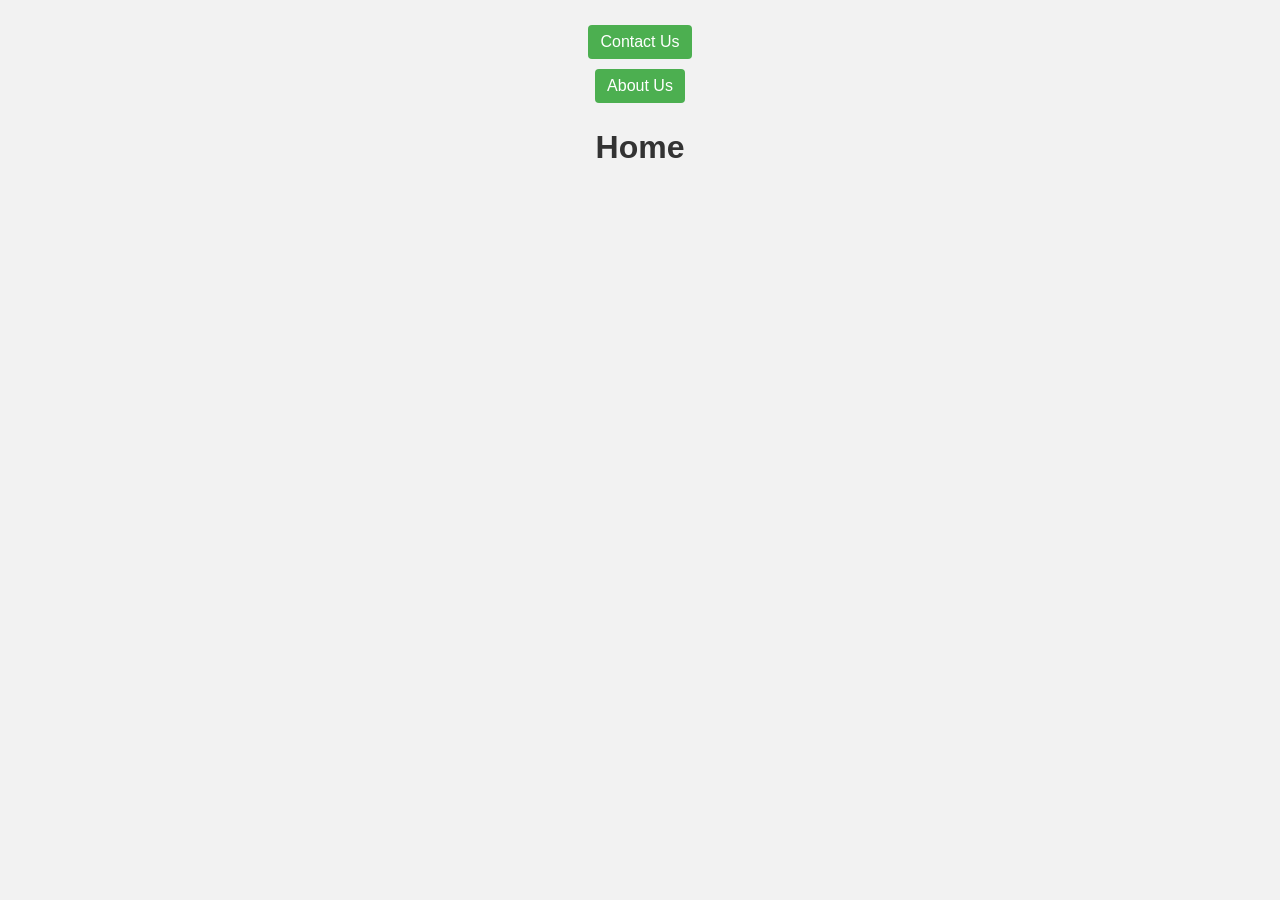
==== index.html @ 694d36ff "initial commit" ====
<!DOCTYPE html>
<html>
    <head>
        <title>Home</title>
        <link href="style.css" rel="stylesheet">
    </head>
    <body>
        <a href="contactme.html">Contact Us</a>
        <br>
        <a href="aboutus.html">About Us</a>
        <h1>Home</h1>
    </body>
</html>
---- style.css ----
body {
    font-family: Arial, sans-serif;
    background-color: #f2f2f2;
    margin: 0;
    padding: 20px;
    text-align: center;
}

h1, h2 {
    color: #333;
}

p {
    width: 60%;
    margin: auto;
    margin-bottom: 15px;
}

ul, ol {
    display: inline-block;
    text-align: left;
    margin-bottom: 20px;
}

a {
    text-decoration: none;
    background-color: #4CAF50;
    color: white;
    padding: 8px 12px;
    border-radius: 4px;
    margin: 5px;
    display: inline-block;
}

a:hover {
    background-color: #45a049;
}

form {
    background-color: white;
    border: 1px solid #ccc;
    width: 300px;
    margin: 20px auto;
    padding: 15px;
    text-align: left;
}

input, textarea {
    width: 95%;
    padding: 5px;
    margin-top: 5px;
}

button {
    background-color: #4CAF50;
    color: white;
    border: none;
    padding: 8px 15px;
}

button:hover {
    background-color: #45a049;
}
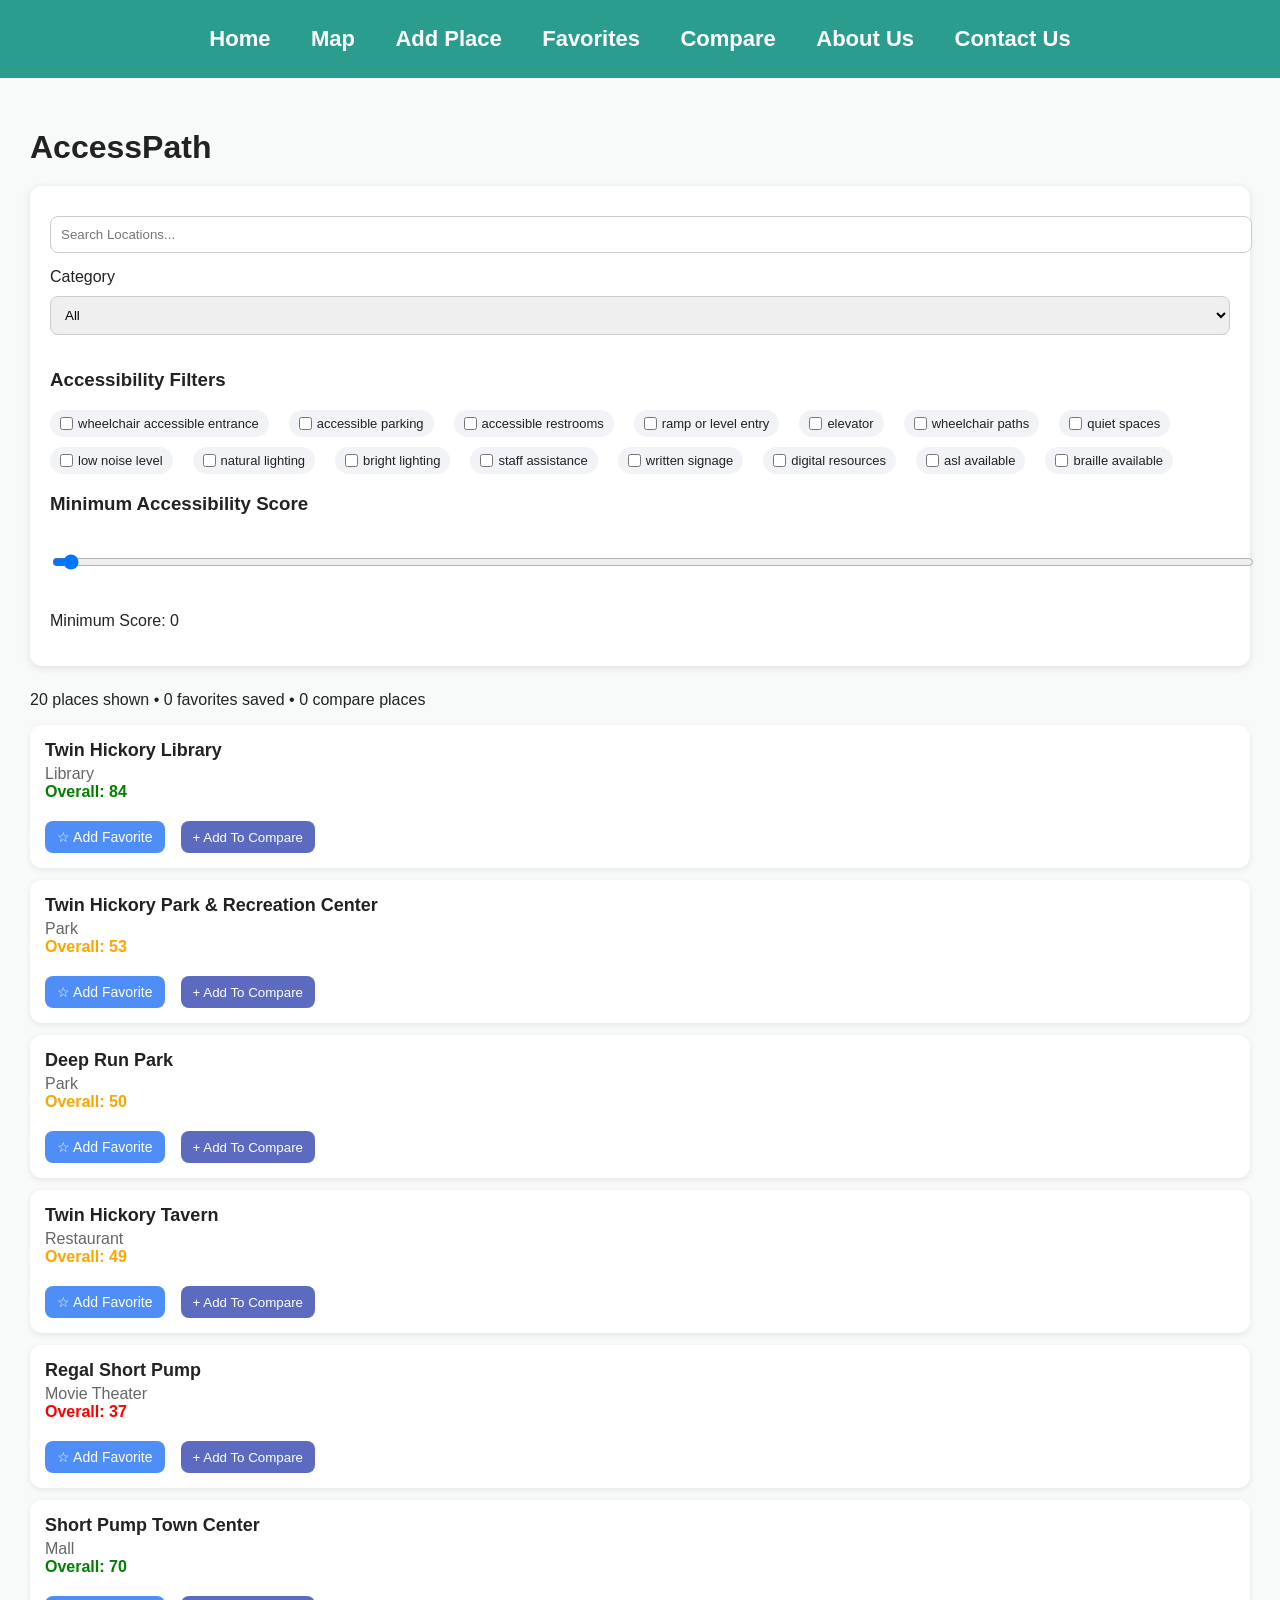
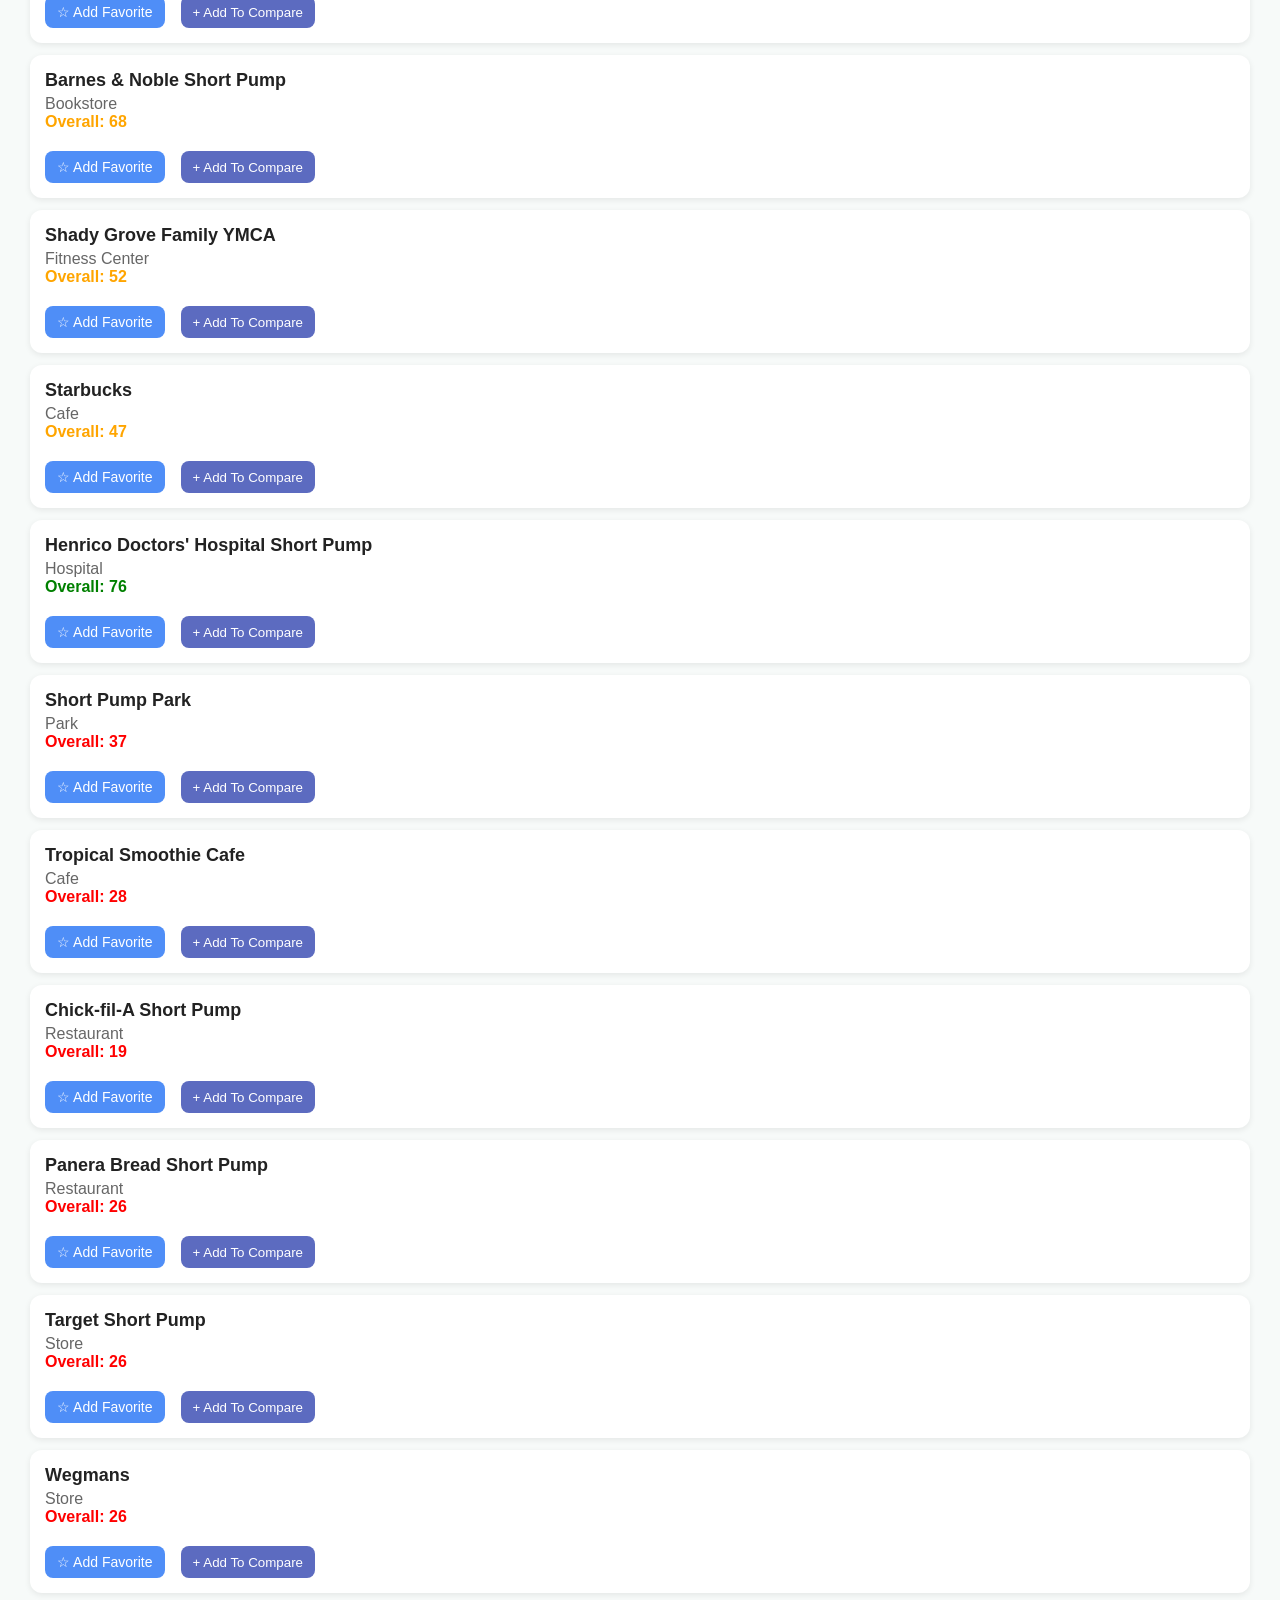
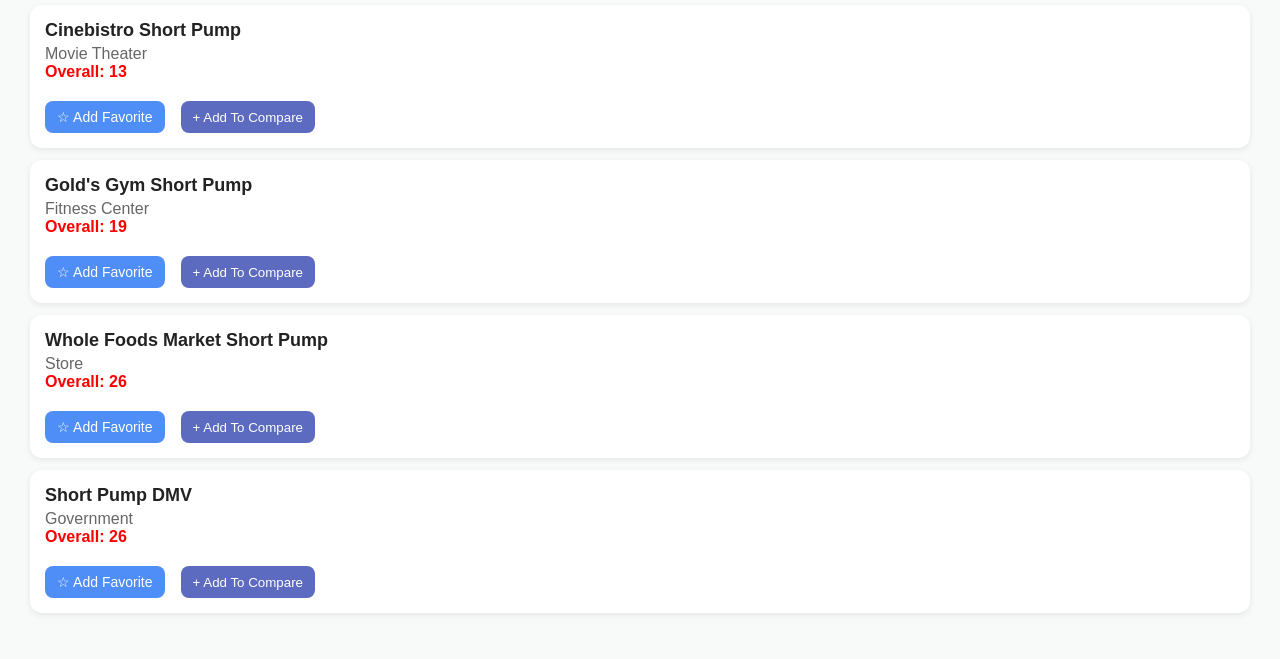
==== commit 65c3e1f1: "Add files via upload" ====
--- a/index.html
+++ b/index.html
@@ -1,13 +1,55 @@
 <!DOCTYPE html>
 <html>
-    <head>
-        <title>Home</title>
-        <link href="style.css" rel="stylesheet">
-    </head>
-    <body>
-        <a href="contactme.html">Contact Us</a>
-        <br>
-        <a href="aboutus.html">About Us</a>
-        <h1>Home</h1>
-    </body>
+<head>
+    <title>AccessPath</title>
+    <link rel="stylesheet" href="style.css">
+</head>
+<body>
+
+<nav>
+    <a href="index.html">Home</a>
+    <a href="map.html">map</a>
+    <a href="add-place.html">Add Place</a>
+    <a href="favorites.html">Favorites</a>
+    <a href="compare.html">Compare</a>
+    <a href="aboutus.html">About Us</a>
+    <a href="contactme.html">Contact Us</a>
+</nav>
+
+<div class="container">
+
+    <h1>AccessPath</h1>
+
+    <div class="filters">
+
+        <input type="text" id="searchInput" placeholder="Search Locations...">
+
+        <label>Category</label>
+        <select id="categoryDropdown">
+            <option value="all">All</option>
+        </select>
+
+        <h3>Accessibility Filters</h3>
+        <div id="typeFilters"></div>
+
+        <h3>Minimum Accessibility Score</h3>
+
+        <input id="minScore" type="range" min="0" max="100" value="0">
+
+        <p>
+            Minimum Score:
+            <span id="scoreValue">0</span>
+        </p>
+
+    </div>
+
+    <p id="resultsCount"></p>
+
+    <ul id="locationList"></ul>
+
+</div>
+
+<script src="accessibility.js"></script>
+
+</body>
 </html>
--- a/style.css
+++ b/style.css
@@ -1,63 +1,241 @@
 body {
     font-family: Arial, sans-serif;
-    background-color: #f2f2f2;
     margin: 0;
+    background-color: #f4f6f9;
+    color: #222;
+}
+
+
+nav {
+    background-color: #2a9d8f;
+    padding: 26px 10px;
+    text-align: center;
+}
+
+nav a {
+    color: white;
+    text-decoration: none;
+    margin: 0 18px;
+    font-weight: bold;
+    font-size: 22px;
+    text-transform: capitalize;
+}
+
+#typeFilters {
+    display: flex;
+    flex-wrap: wrap;
+    gap: 10px;
+}
+
+#typeFilters label {
+    background: #f1f3f6;
+    padding: 6px 10px;
+    border-radius: 20px;
+    font-size: 13px;
+    display: flex;
+    align-items: center;
+    gap: 5px;
+    white-space: nowrap;
+}
+
+#typeFilters input {
+    width: auto;
+    margin: 0;
+}
+
+.container {
+    padding: 30px;
+}
+
+
+h1 {
+    margin-bottom: 20px;
+}
+
+
+.filters {
+    background: white;
     padding: 20px;
+    border-radius: 12px;
+    box-shadow: 0 2px 8px rgba(0,0,0,0.1);
+    margin-bottom: 25px;
+}
+
+
+input,
+select {
+    padding: 10px;
+    margin-top: 10px;
+    margin-bottom: 15px;
+    width: 100%;
+    border-radius: 8px;
+    border: 1px solid #ccc;
+}
+
+
+#locationList {
+    list-style: none;
+    padding: 0;
+}
+
+.card {
+    background: white;
+    padding: 20px;
+    margin-bottom: 20px;
+    border-radius: 12px;
+    box-shadow: 0 2px 8px rgba(0,0,0,0.1);
+}
+
+
+.card a {
+    text-decoration: none;
+    color: #2a9d8f;
+    font-weight: bold;
+}
+
+
+.score {
+    display: inline-block;
+    padding: 8px 14px;
+    border-radius: 999px;
+    color: white;
+    font-weight: bold;
+    margin-top: 10px;
+    margin-right: 10px;
+}
+
+
+.green {
+    background-color: #2e8b57;
+}
+
+
+.orange {
+    background-color: #ff9800;
+}
+
+
+.red {
+    background-color: #e53935;
+}
+
+
+#map {
+    height: 600px;
+    border-radius: 12px;
+    overflow: hidden;
+    box-shadow: 0 2px 8px rgba(0,0,0,0.1);
+}
+
+
+.back-button {
+    text-decoration: none;
+    display: inline-block;
+    margin-bottom: 20px;
+    color: #1f3c88;
+    font-weight: bold;
+}
+
+pre {
+    background: #f4f4f4;
+    padding: 15px;
+    border-radius: 10px;
+    overflow-x: auto;
+}
+
+.location-card {
+    background: white;
+    padding: 15px;
+    margin-bottom: 12px;
+    border-radius: 12px;
+    box-shadow: 0 2px 6px rgba(0,0,0,0.08);
+    cursor: pointer;
+    transition: 0.2s;
+}
+
+.location-card:hover {
+    transform: scale(1.01);
+}
+
+.location-title {
+    font-weight: bold;
+    font-size: 18px;
+}
+
+.location-type {
+    color: #666;
+    margin-top: 4px;
+}
+
+.card:hover {
+    transform: scale(1.02);
+    transition: 0.2s ease;
+}
+
+body {
+    background-color: #f7faf9;
+}
+
+.favorite-btn {
+    margin-top: 10px;
+    padding: 8px 12px;
+    border: none;
+    border-radius: 8px;
+    background-color: #4f8ef7;
+    color: white;
+    cursor: pointer;
+    font-size: 14px;
+}
+
+.favorite-btn:hover {
+    background-color: #3a73cc;
+}
+
+.compare-btn {
+    margin-top: 10px;
+    margin-left: 8px;
+    padding: 8px 12px;
+    border: none;
+    border-radius: 8px;
+    background-color: #5c6bc0;
+    color: white;
+    cursor: pointer;
+}
+
+.compare-btn:hover {
+    background-color: #3f51b5;
+}
+
+.button-row {
+    display: flex;
+    gap: 8px;
+    margin-top: 10px;
+}
+
+.compare-table {
+    width: 100%;
+    border-collapse: collapse;
+    margin-top: 20px;
+}
+
+.compare-table th,
+.compare-table td {
+    border: 1px solid #ccc;
+    padding: 12px;
     text-align: center;
 }
 
-h1, h2 {
-    color: #333;
-}
-
-p {
-    width: 60%;
-    margin: auto;
-    margin-bottom: 15px;
-}
-
-ul, ol {
-    display: inline-block;
-    text-align: left;
-    margin-bottom: 20px;
-}
-
-a {
-    text-decoration: none;
-    background-color: #4CAF50;
-    color: white;
-    padding: 8px 12px;
-    border-radius: 4px;
-    margin: 5px;
-    display: inline-block;
-}
-
-a:hover {
-    background-color: #45a049;
-}
-
-form {
-    background-color: white;
-    border: 1px solid #ccc;
-    width: 300px;
-    margin: 20px auto;
-    padding: 15px;
-    text-align: left;
-}
-
-input, textarea {
-    width: 95%;
-    padding: 5px;
-    margin-top: 5px;
-}
-
-button {
-    background-color: #4CAF50;
-    color: white;
+.compare-table th {
+    background-color: #f4f4f4;
+}
+
+.remove-btn {
+    padding: 6px 10px;
     border: none;
-    padding: 8px 15px;
-}
-
-button:hover {
-    background-color: #45a049;
+    border-radius: 6px;
+    cursor: pointer;
+}
+
+#contactForm input {
+    width: 50%;
 }
